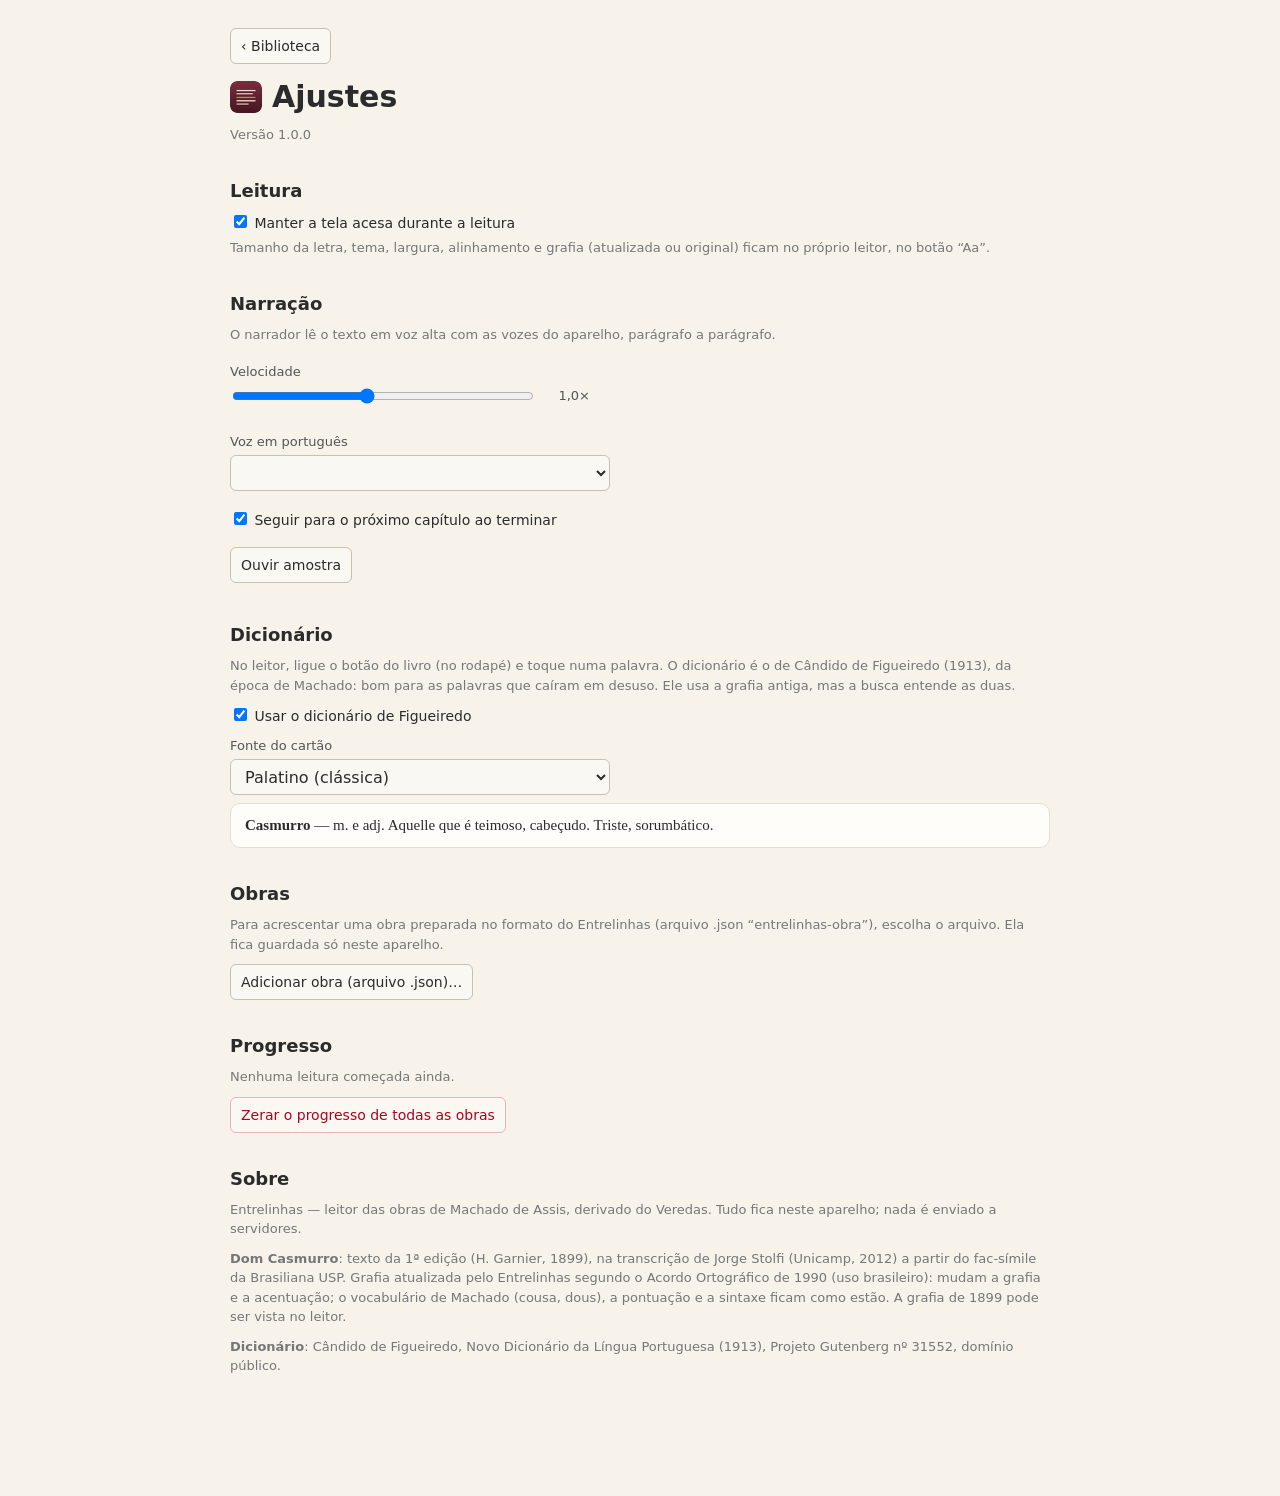
==== options.html @ 1a3f2569 "Entrelinhas 1.0 com Dom Casmurro" ====
<!DOCTYPE html>
<html lang="pt-BR">
<head>
<meta charset="UTF-8">
<meta name="viewport" content="width=device-width, initial-scale=1, viewport-fit=cover">
<meta name="apple-mobile-web-app-capable" content="yes">
<meta name="theme-color" content="#6e2a3a">
<link rel="apple-touch-icon" href="icons/app-180.png">
<link rel="icon" href="icons/icon32.png">
<link rel="manifest" href="manifest.webmanifest">
<title>Entrelinhas – Ajustes</title>
<link rel="stylesheet" href="options.css">
<link rel="stylesheet" href="web.css">
<style>
  :root { --accent: #7b2e3e; --bg: #f7f2ea; }
  button.primary:hover { background: #63212f; }
  h1 { display: flex; align-items: center; gap: 10px; }
  h1 .logo { width: 32px; height: 32px; border-radius: 7px; }
  .rateline { display: flex; align-items: center; gap: 10px; }
  .field { display: flex; flex-direction: column; gap: 4px; margin: 8px 0; font-size: 13px; color: #555; }
  .field select { max-width: 420px; }
  .dictsample { font-size: 15px; background: #fffdf9; border: 1px solid var(--rule); border-radius: 10px; padding: 10px 14px; }
  .row { display: flex; gap: 8px; flex-wrap: wrap; align-items: center; margin: 6px 0; }
  .implist div { padding: 6px 0; border-bottom: 1px dashed var(--rule); display: flex; justify-content: space-between; gap: 10px; align-items: center; }
  .err { color: #b00020; }
</style>
</head>
<body>
<main>
  <h1><img class="logo" src="icons/icon48.png" alt="">Ajustes</h1>
  <div id="ver" class="hint"></div>

  <section>
    <h2>Leitura</h2>
    <label class="inl"><input type="checkbox" id="keepAwake"> <span>Manter a tela acesa durante a leitura</span></label>
    <p class="hint">Tamanho da letra, tema, largura, alinhamento e grafia (atualizada ou original) ficam no próprio leitor, no botão “Aa”.</p>
  </section>

  <section>
    <h2>Narração</h2>
    <p class="hint">O narrador lê o texto em voz alta com as vozes do aparelho, parágrafo a parágrafo.</p>
    <div id="narrBox">
      <div class="field"><span>Velocidade</span>
        <div class="rateline"><input id="narrRate" type="range" min="0.6" max="1.5" step="0.05" value="1"><output id="narrRateOut">1×</output></div>
      </div>
      <label class="field"><span>Voz em português</span><select id="narrVoice"></select></label>
      <label class="inl"><input type="checkbox" id="narrAuto"> <span>Seguir para o próximo capítulo ao terminar</span></label>
      <div class="row"><button id="narrTest" type="button">Ouvir amostra</button></div>
    </div>
  </section>

  <section id="dicionario">
    <h2>Dicionário</h2>
    <p class="hint">No leitor, ligue o botão do livro (no rodapé) e toque numa palavra. O dicionário é o de Cândido de Figueiredo (1913), da época de Machado: bom para as palavras que caíram em desuso. Ele usa a grafia antiga, mas a busca entende as duas.</p>
    <label class="inl"><input type="checkbox" id="dictOn"> <span>Usar o dicionário de Figueiredo</span></label>
    <label class="field"><span>Fonte do cartão</span><select id="dictFont"></select></label>
    <p id="dictSample" class="dictsample"><b>Casmurro</b> — m. e adj. Aquelle que é teimoso, cabeçudo. Triste, sorumbático.</p>
  </section>

  <section>
    <h2>Obras</h2>
    <p class="hint">Para acrescentar uma obra preparada no formato do Entrelinhas (arquivo .json “entrelinhas-obra”), escolha o arquivo. Ela fica guardada só neste aparelho.</p>
    <div class="row"><button id="impBtn" type="button">Adicionar obra (arquivo .json)…</button><input type="file" id="impFile" accept=".json,application/json" hidden></div>
    <p id="impMsg" class="hint"></p>
    <div id="impList" class="implist"></div>
  </section>

  <section>
    <h2>Progresso</h2>
    <div id="progList" class="implist"></div>
    <div class="row"><button id="resetAll" class="danger" type="button">Zerar o progresso de todas as obras</button></div>
  </section>

  <section>
    <h2>Sobre</h2>
    <p class="hint">Entrelinhas — leitor das obras de Machado de Assis, derivado do Veredas. Tudo fica neste aparelho; nada é enviado a servidores.</p>
    <p class="hint"><b>Dom Casmurro</b>: texto da 1ª edição (H. Garnier, 1899), na transcrição de Jorge Stolfi (Unicamp, 2012) a partir do fac-símile da Brasiliana USP. Grafia atualizada pelo Entrelinhas segundo o Acordo Ortográfico de 1990 (uso brasileiro): mudam a grafia e a acentuação; o vocabulário de Machado (cousa, dous), a pontuação e a sintaxe ficam como estão. A grafia de 1899 pode ser vista no leitor.</p>
    <p class="hint"><b>Dicionário</b>: Cândido de Figueiredo, Novo Dicionário da Língua Portuguesa (1913), Projeto Gutenberg nº 31552, domínio público.</p>
  </section>
</main>
<script src="web-shim.js"></script>
<script src="i18n.js"></script>
<script src="lang/pt.js"></script>
<script src="library.js"></script>
<script src="narrator.js"></script>
<script src="dict.js"></script>
<script src="options.js"></script>
</body>
</html>
---- options.css ----
[hidden] { display: none !important; }
:root { --bg: #f6f3ec; --card: #fff; --fg: #2b2b2b; --muted: #777; --accent: #7a5c2e; --rule: #e4dfd2; }
body { margin: 0; background: var(--bg); color: var(--fg); font: 15px/1.5 system-ui, sans-serif; }
main { max-width: 820px; margin: 0 auto; padding: 28px 20px 110px; }
h1 { margin: 0 0 6px; }
h2 { font-size: 18px; margin: 32px 0 8px; }
.lead { color: #444; }
.hint { color: var(--muted); font-size: 13px; margin: 4px 0 10px; }
.hint.notice { border-left: 3px solid var(--accent, #7a5c2e); padding-left: 10px; }
section { margin-bottom: 8px; }

button, select, input[type=text], input[type=number], input:not([type]) {
  font: 14px system-ui, sans-serif; border: 1px solid #c9c1ae; border-radius: 6px; padding: 6px 10px; background: #faf8f2; color: var(--fg);
}
button { cursor: pointer; }
button:hover { background: #efe9d8; }
button.primary { background: var(--accent); color: #fff; border-color: var(--accent); font-weight: 600; padding: 9px 20px; }
button.primary:hover { background: #664c25; }
button.danger { color: #b00020; border-color: #e3b5bd; }
input[type=number] { width: 70px; }

.grid { display: grid; grid-template-columns: repeat(auto-fill, minmax(240px, 1fr)); gap: 12px; }
.tpl { background: var(--card); border-radius: 10px; padding: 12px 14px; box-shadow: 0 1px 3px rgba(0,0,0,.1); display: flex; flex-direction: column; gap: 6px; }
.tpl h3 { margin: 0; font-size: 15px; color: var(--accent); }
.tpl p { margin: 0; font-size: 13px; color: #555; flex: 1; }
.tpl .btns { display: flex; gap: 6px; flex-wrap: wrap; }
.tpl button { font-size: 12px; padding: 5px 9px; }

.track { background: var(--card); border-radius: 10px; padding: 14px 16px; margin-bottom: 14px; box-shadow: 0 1px 3px rgba(0,0,0,.1); display: grid; gap: 10px; }
.track label { display: flex; flex-direction: column; gap: 3px; font-size: 13px; color: #555; }
.track label.inl, label.inl { flex-direction: row; align-items: center; gap: 8px; font-size: 14px; color: var(--fg); }
.trow { display: flex; flex-wrap: wrap; gap: 8px; align-items: center; font-size: 14px; }
.f-name { width: 100%; box-sizing: border-box; font-weight: 600; }
.books { display: grid; grid-template-columns: repeat(auto-fill, minmax(150px, 1fr)); gap: 2px 10px; max-height: 190px; overflow: auto; border: 1px solid var(--rule); border-radius: 8px; padding: 8px; font-size: 13px; }
.books label.bk { flex-direction: row; align-items: center; gap: 5px; color: var(--fg); }
fieldset.pace { border: 1px solid var(--rule); border-radius: 8px; padding: 8px 12px; display: grid; gap: 6px; }
fieldset.pace legend { font-size: 12px; color: var(--muted); padding: 0 4px; }
.f-preview { color: var(--accent); font-size: 13px; }
.dow { flex-direction: row !important; align-items: center; gap: 3px !important; font-size: 13px !important; color: var(--fg) !important; }
.empty { color: var(--muted); padding: 10px 0; }
.field { display: flex; flex-direction: column; gap: 4px; max-width: 380px; margin-bottom: 10px; }

.savebar { position: fixed; left: 0; right: 0; bottom: 0; display: flex; justify-content: flex-end; align-items: center; gap: 14px; padding: 12px 24px; background: #efe9d8; border-top: 1px solid var(--rule); }
#status { color: var(--accent); font-weight: 600; }
#status.err { color: #b00020; }

.chips { display: flex; flex-wrap: wrap; gap: 6px; align-items: center; font-size: 13px; color: var(--muted); }
.chips button { font-size: 12px; padding: 4px 10px; }
.sectrack { border: 1px solid var(--rule); border-radius: 8px; padding: 10px 12px; display: grid; gap: 8px; }
.sectrack h4 { margin: 0; font-size: 14px; color: var(--accent); }

.offrow { display: grid; grid-template-columns: minmax(180px, 1.3fr) 1.5fr auto; gap: 10px; align-items: center; padding: 8px 0; border-bottom: 1px dashed var(--rule); font-size: 14px; }
.offname { font-weight: 600; }
.offstatus { color: var(--muted); font-size: 13px; }
.offstatus.ok { color: #2e7d32; }
.offstatus.err { color: #b00020; }
.offbtns { display: flex; gap: 6px; flex-wrap: wrap; justify-content: flex-end; }
.offbtns button { font-size: 12px; padding: 4px 9px; }
#offlineList { margin: 8px 0; }
@media (max-width: 700px) { .offrow { grid-template-columns: 1fr; } .offbtns { justify-content: flex-start; } }

h1 { display: flex; align-items: center; gap: 10px; }
.logo { width: 34px; height: 34px; border-radius: 8px; }

.tabs { display: flex; gap: 4px; margin: 18px 0 6px; border-bottom: 2px solid var(--rule); overflow-x: auto; -webkit-overflow-scrolling: touch; scrollbar-width: none; position: sticky; top: 0; z-index: 5; background: var(--bg); }
.tabs::-webkit-scrollbar { display: none; }
.tabs button { flex: 0 0 auto; border: 0; border-bottom: 3px solid transparent; border-radius: 6px 6px 0 0; background: transparent; padding: 10px 18px; margin-bottom: -2px; font-size: 15px; color: var(--muted); }
.tabs button:hover { background: #efe9d8; }
.tabs button.on { color: var(--accent); border-bottom-color: var(--accent); font-weight: 600; background: transparent; }
@media (max-width: 700px) { .tabs button { flex: 1 0 auto; padding: 10px 12px; } .savebar { padding: 10px 14px; } }
section[data-tab] > h2:first-child { margin-top: 18px; }
.track, .track > * , .sectrack, .sectrack > * { min-width: 0; }
.track select, .track input[type=text], .track input:not([type]) { max-width: 100%; box-sizing: border-box; }

.field.wide { max-width: none; }
.langs { display: flex; flex-wrap: wrap; gap: 8px; }
.langbtn { display: inline-flex; align-items: center; gap: 8px; padding: 7px 12px; font-size: 14px; }
.langbtn .flag { width: 24px; height: 16px; border-radius: 2px; box-shadow: 0 0 0 1px rgba(0,0,0,.25); flex: none; }
.langbtn.on { border-color: var(--accent); box-shadow: 0 0 0 2px var(--accent) inset; font-weight: 600; background: #efe9d8; }
.langs { margin: 4px 0 14px; }

.rateline { display: flex; align-items: center; gap: 12px; max-width: 360px; }
.rateline input { flex: 1; }
.rateline output { min-width: 3.4em; text-align: right; font-variant-numeric: tabular-nums; }
#narrBox { display: grid; gap: 10px; }
#narrVoices { display: grid; gap: 8px; }
.dictctl { flex-direction: column; align-items: flex-start; justify-content: center; gap: 4px; }
.dictctl .inl { margin: 0; white-space: nowrap; }
.dictctl button { margin-top: 2px; }
.fontrow { margin: 8px 0 4px; }
.dictsample { margin: 4px 0; padding: 10px 14px; border: 1px solid var(--rule, #ccc); border-radius: 16px; font-size: 13.5px; line-height: 1.55; }
---- web.css ----
/* ajustes só da versão web / iPhone */
html { -webkit-text-size-adjust: 100%; -webkit-tap-highlight-color: transparent; }
body { padding-left: env(safe-area-inset-left); padding-right: env(safe-area-inset-right); }
input, select, textarea { font-size: 16px !important; }   /* evita o zoom automático do Safari ao digitar */
button, select { min-height: 36px; }
.tbToggle { display: none; }
.tbmore { display: contents; }

/* início (antigo popup) vira página inteira */
body.home-page { width: auto; max-width: 560px; margin: 0 auto; padding: calc(14px + env(safe-area-inset-top)) 14px calc(24px + env(safe-area-inset-bottom)); box-sizing: border-box; font-size: 16px; }
.home-page button { font-size: 15px; padding: 10px 12px; }
.home-page .ref { font-size: 24px; }

/* leitura e passagens ocupam toda a altura visível do iPhone */
html.web body:not(.home-page) { height: 100dvh; }
@media (max-width: 760px) {
  .toolbar { gap: 8px; padding: calc(6px + env(safe-area-inset-top)) 10px 6px; justify-content: space-between; }
  .tbmore { display: none; }
  .toolbar.open .tbmore { display: flex; flex-wrap: wrap; gap: 10px; justify-content: center; align-items: center; position: absolute; left: 0; right: 0; top: 100%;
    padding: 10px; background: var(--bar); border-bottom: 1px solid var(--rule); box-shadow: 0 8px 18px rgba(0,0,0,.18); max-height: 65dvh; overflow-y: auto; z-index: 30; }
  .tbToggle { display: inline-block; }
  .toolbar .brand { display: none; }
  .toolbar .nav { flex: 1; }
  .toolbar .nav button { flex: 1; }
  #pager { padding: 14px 16px 6px; }
  .pagebar { padding: 8px 10px calc(8px + env(safe-area-inset-bottom)); gap: 8px; }
  .pagebar button { min-width: 0; flex: 0 0 auto; padding: 9px 14px; }
  .pagebar .mid { flex: 1; min-width: 0; text-align: center; }
  .credit { display: none; }
  .qline { flex-wrap: wrap; }
  .qline #q { flex: 1 1 100%; min-width: 0; }
}
@media (max-width: 760px) { .finder { padding-left: 10px; padding-right: 10px; } }
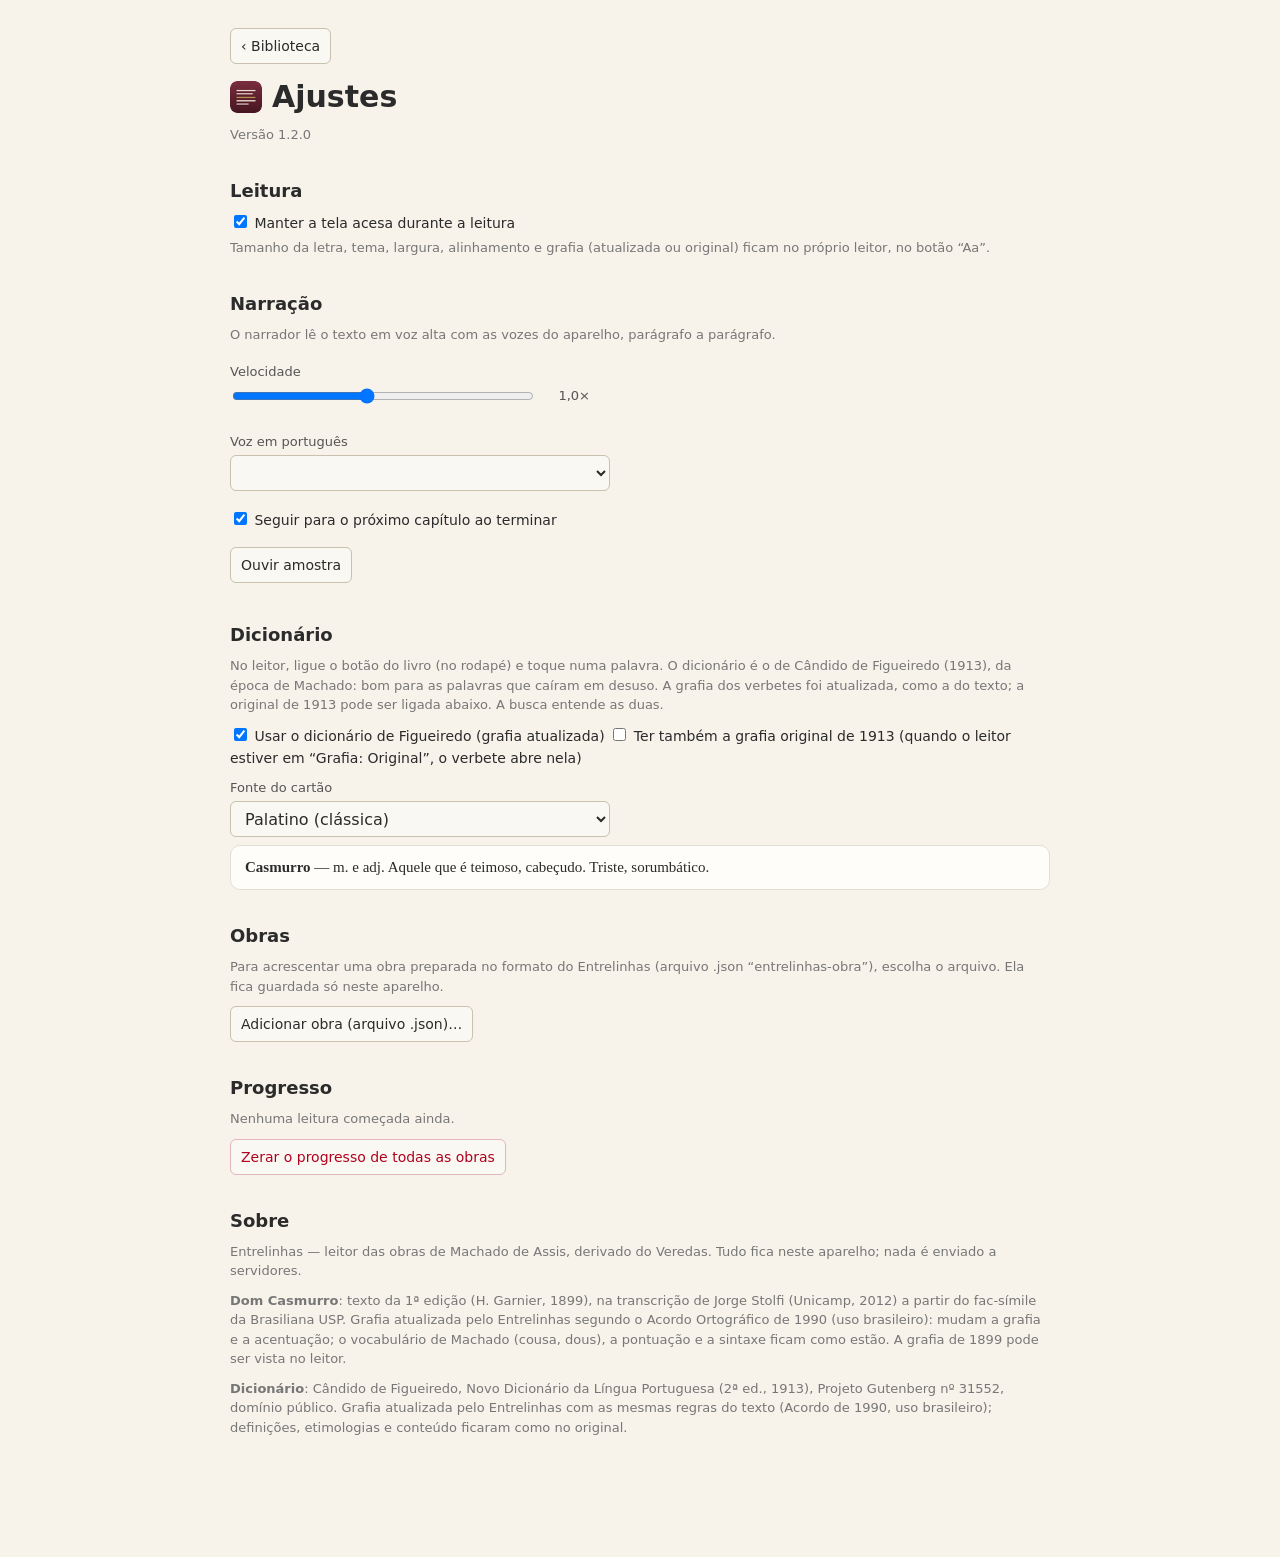
==== commit 268b849c: "Entrelinhas 1.2.0" ====
--- a/options.html
+++ b/options.html
@@ -51,10 +51,11 @@
 
   <section id="dicionario">
     <h2>Dicionário</h2>
-    <p class="hint">No leitor, ligue o botão do livro (no rodapé) e toque numa palavra. O dicionário é o de Cândido de Figueiredo (1913), da época de Machado: bom para as palavras que caíram em desuso. Ele usa a grafia antiga, mas a busca entende as duas.</p>
-    <label class="inl"><input type="checkbox" id="dictOn"> <span>Usar o dicionário de Figueiredo</span></label>
+    <p class="hint">No leitor, ligue o botão do livro (no rodapé) e toque numa palavra. O dicionário é o de Cândido de Figueiredo (1913), da época de Machado: bom para as palavras que caíram em desuso. A grafia dos verbetes foi atualizada, como a do texto; a original de 1913 pode ser ligada abaixo. A busca entende as duas.</p>
+    <label class="inl"><input type="checkbox" id="dictOn"> <span>Usar o dicionário de Figueiredo (grafia atualizada)</span></label>
+    <label class="inl"><input type="checkbox" id="dict1913"> <span>Ter também a grafia original de 1913 (quando o leitor estiver em “Grafia: Original”, o verbete abre nela)</span></label>
     <label class="field"><span>Fonte do cartão</span><select id="dictFont"></select></label>
-    <p id="dictSample" class="dictsample"><b>Casmurro</b> — m. e adj. Aquelle que é teimoso, cabeçudo. Triste, sorumbático.</p>
+    <p id="dictSample" class="dictsample"><b>Casmurro</b> — m. e adj. Aquele que é teimoso, cabeçudo. Triste, sorumbático.</p>
   </section>
 
   <section>
@@ -75,7 +76,7 @@
     <h2>Sobre</h2>
     <p class="hint">Entrelinhas — leitor das obras de Machado de Assis, derivado do Veredas. Tudo fica neste aparelho; nada é enviado a servidores.</p>
     <p class="hint"><b>Dom Casmurro</b>: texto da 1ª edição (H. Garnier, 1899), na transcrição de Jorge Stolfi (Unicamp, 2012) a partir do fac-símile da Brasiliana USP. Grafia atualizada pelo Entrelinhas segundo o Acordo Ortográfico de 1990 (uso brasileiro): mudam a grafia e a acentuação; o vocabulário de Machado (cousa, dous), a pontuação e a sintaxe ficam como estão. A grafia de 1899 pode ser vista no leitor.</p>
-    <p class="hint"><b>Dicionário</b>: Cândido de Figueiredo, Novo Dicionário da Língua Portuguesa (1913), Projeto Gutenberg nº 31552, domínio público.</p>
+    <p class="hint"><b>Dicionário</b>: Cândido de Figueiredo, Novo Dicionário da Língua Portuguesa (2ª ed., 1913), Projeto Gutenberg nº 31552, domínio público. Grafia atualizada pelo Entrelinhas com as mesmas regras do texto (Acordo de 1990, uso brasileiro); definições, etimologias e conteúdo ficaram como no original.</p>
   </section>
 </main>
 <script src="web-shim.js"></script>
